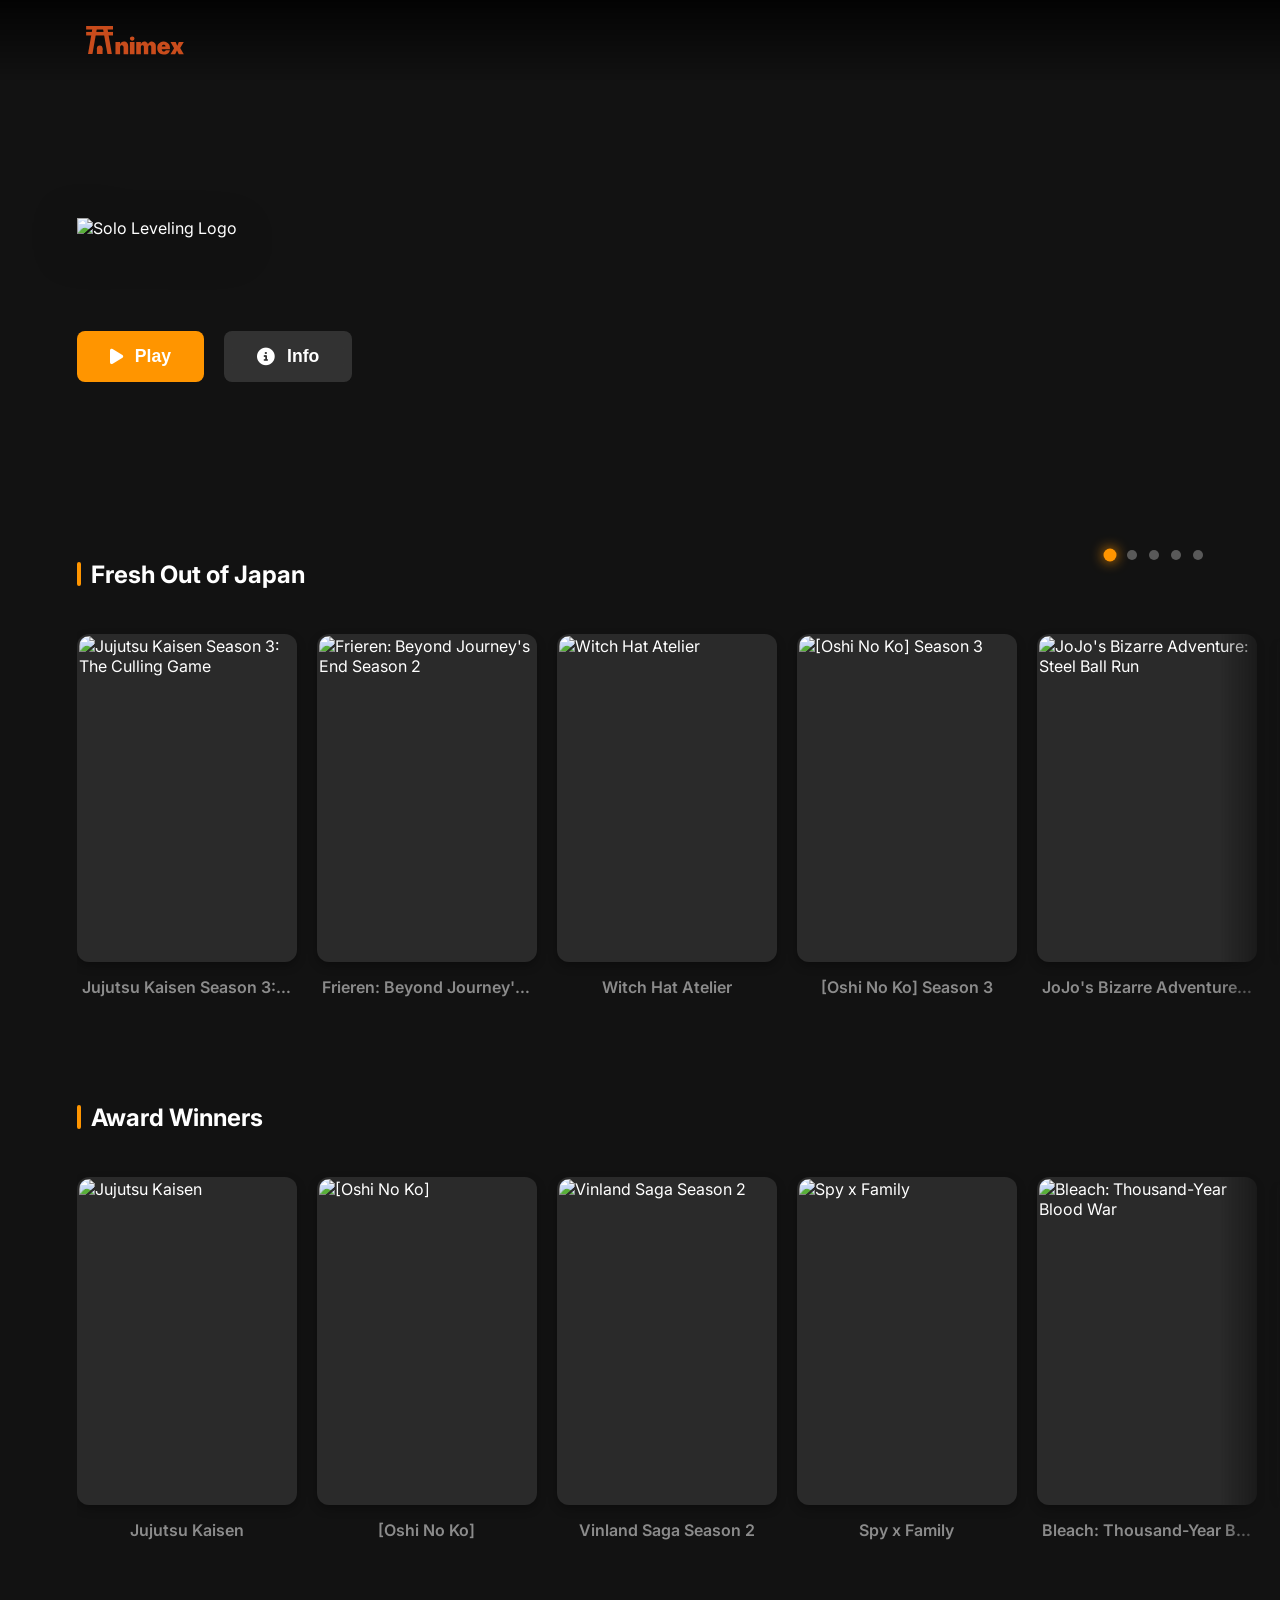
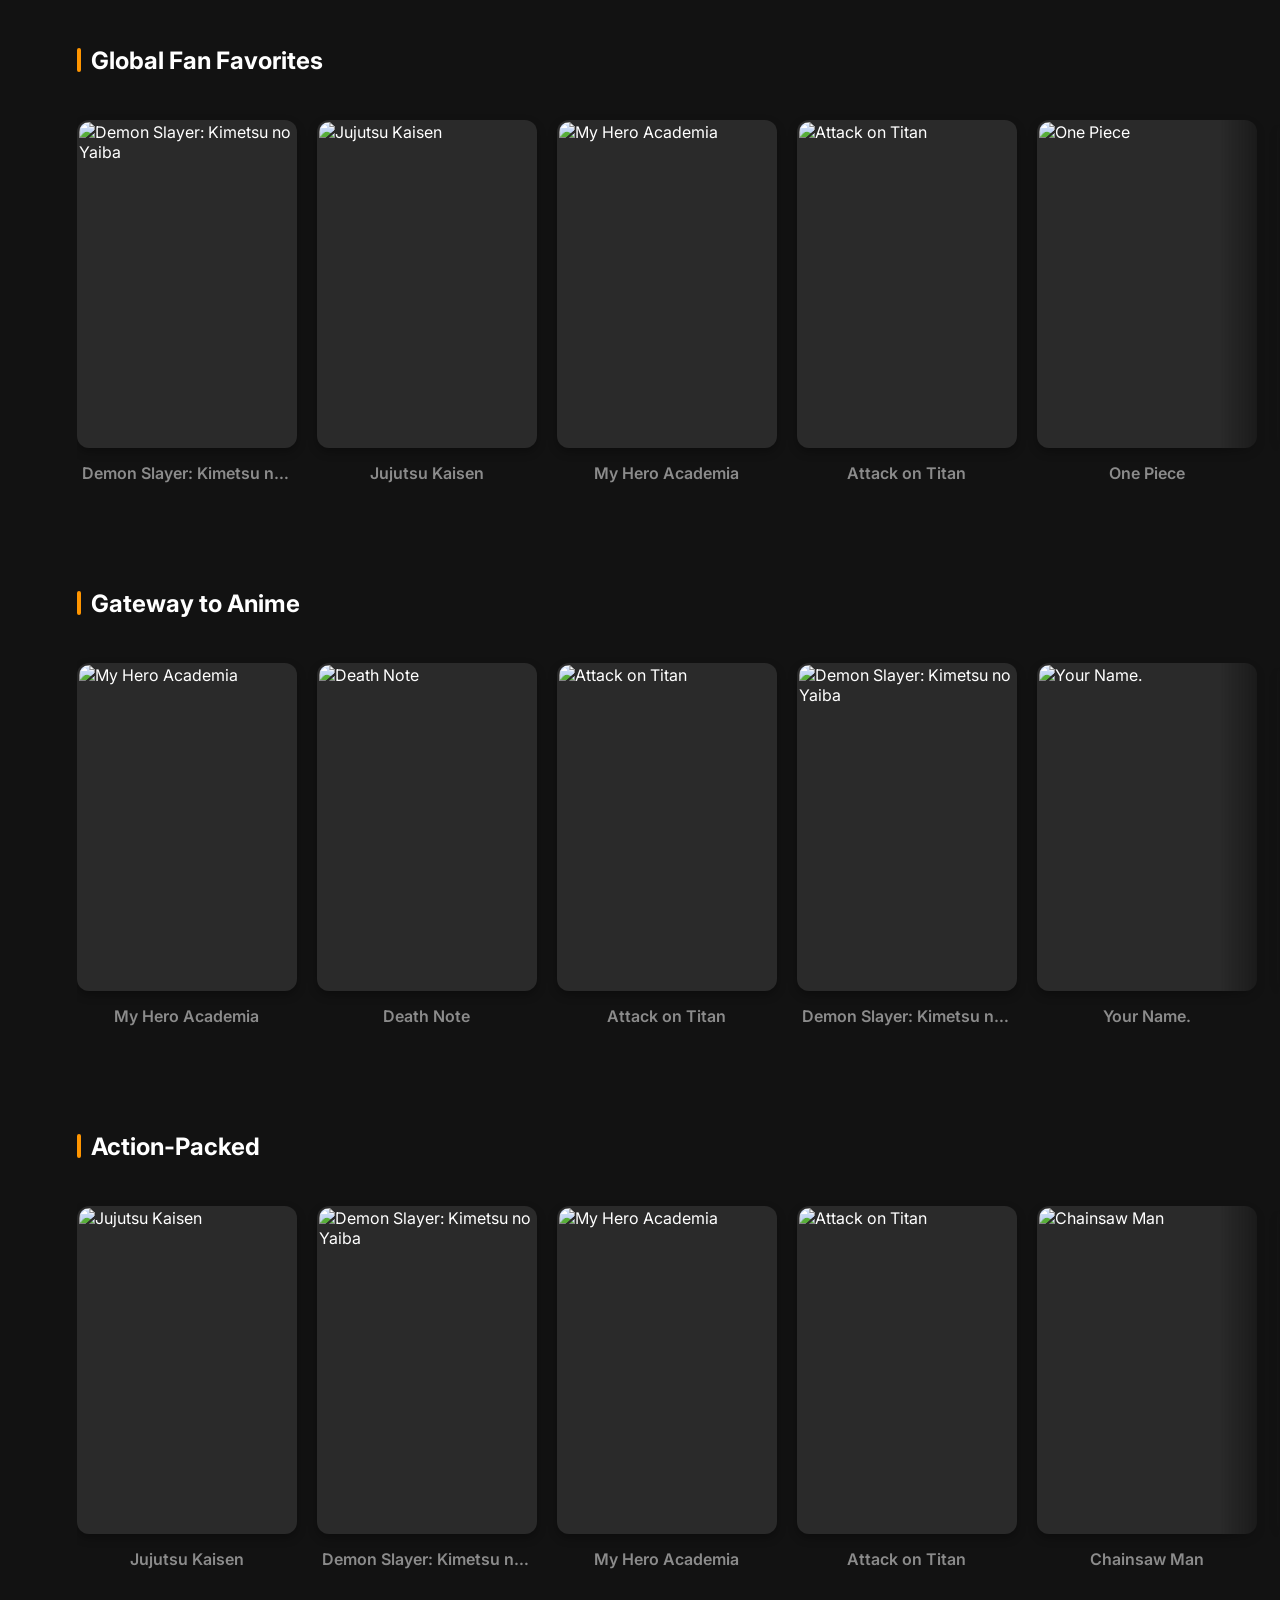
==== animex/anime.html @ cf155183 "init" ====
<!DOCTYPE html>
<html lang="en">
  <head>
    <meta charset="UTF-8" />
    <meta
      name="viewport"
      content="width=device-width, initial-scale=1.0, user-scalable=no"
    />
    <title>Anime - Media App</title>
    <link rel="preconnect" href="https://fonts.googleapis.com" />
    <link rel="preconnect" href="https://fonts.gstatic.com" crossorigin />
    <link
      href="https://fonts.googleapis.com/css2?family=Inter:wght@400;500;600;700&display=swap"
      rel="stylesheet"
    />
    <link
      rel="stylesheet"
      href="https://cdnjs.cloudflare.com/ajax/libs/font-awesome/6.5.1/css/all.min.css"
    />
    <style>
      :root {
        --accent-color: #ff9500; /* Distinct Orange */
        --background-color: #121212;
        --background-color-secondary: #1e1e1e;
        --text-primary: #ffffff;
        --text-secondary: #aaaaaa;
        --border-color: rgba(255, 255, 255, 0.15);
        --shadow-medium: 0 10px 30px rgba(0, 0, 0, 0.5);
        --shadow-heavy: 0 20px 50px rgba(0, 0, 0, 0.7);
        --transition-smooth: cubic-bezier(0.25, 0.46, 0.45, 0.94);
      }

      body {
        font-family: "Inter", -apple-system, BlinkMacSystemFont, "Segoe UI",
          Roboto, sans-serif;
        background-color: var(--background-color);
        margin: 0;
        color: var(--text-primary);
        overflow-x: hidden;
        -webkit-font-smoothing: antialiased;
      }

      body.overlay-active {
        overflow: hidden;
      }

      /* --- Liquid Glass Navbar --- */
      .navbar {
        position: fixed;
        top: 0;
        left: 0;
        width: 100%;
        z-index: 1000;
        padding: 20px 6%;
        background: linear-gradient(
          to bottom,
          rgba(0, 0, 0, 0.8) 0%,
          transparent 100%
        );
        backdrop-filter: blur(0px);
        -webkit-backdrop-filter: blur(0px);
        transition: background 0.4s ease-out, backdrop-filter 0.4s ease-out,
          padding 0.4s ease;
        box-sizing: border-box;
        display: flex;
        align-items: center;
        justify-content: flex-start;
      }

      .navbar.scrolled {
        background: rgba(18, 18, 18, 0.85);
        backdrop-filter: blur(16px);
        -webkit-backdrop-filter: blur(16px);
        border-bottom: 1px solid rgba(255, 255, 255, 0.05);
        padding: 15px 6%;
      }

      .navbar svg {
        display: block;
        margin: 0;
        height: 40px;
        width: auto;
        opacity: 0.9;
        transition: opacity 0.4s ease-out;
      }

      .navbar.scrolled svg {
        opacity: 1;
      }

      /* --- Hero Section Cinematic Carousel --- */
      #hero-section {
        position: relative;
        height: 65vh;
        min-height: 600px;
        display: flex;
        flex-direction: column;
        justify-content: center;
        padding: 0 6%;
        box-sizing: border-box;
        overflow: hidden;
      }

      .hero-background {
        position: absolute;
        top: 0;
        left: 0;
        width: 100%;
        height: 100%;
        background-size: cover;
        background-position: center top;
        transition: opacity 1.2s ease-in-out, transform 10s linear;
        transform: scale(1);
      }

      #hero-section:hover .hero-background {
        transform: scale(1.02);
      }

      .hero-background::after {
        content: "";
        position: absolute;
        inset: 0;
        background: radial-gradient(
            circle at 70% 20%,
            transparent 0%,
            var(--background-color) 120%
          ),
          linear-gradient(
            to right,
            var(--background-color) 0%,
            rgba(18, 18, 18, 0.4) 50%,
            transparent 100%
          ),
          linear-gradient(to top, var(--background-color) 0%, transparent 40%);
      }

      #hero-bg-1 {
        opacity: 1;
      }
      #hero-bg-2 {
        opacity: 0;
      }

      .hero-content {
        position: relative;
        z-index: 10;
        text-align: left;
        display: flex;
        flex-direction: column;
        align-items: flex-start;
        gap: 20px;
        max-width: 50%;
        opacity: 0;
        transform: translateY(30px);
        transition: opacity 0.8s cubic-bezier(0.2, 0.8, 0.2, 1),
          transform 0.8s cubic-bezier(0.2, 0.8, 0.2, 1);
      }

      .hero-content.visible {
        opacity: 1;
        transform: translateY(0);
      }

      .hero-logo {
        max-width: 400px;
        max-height: 200px;
        width: 100%;
        object-fit: contain;
        object-position: left bottom;
        margin-bottom: 10px;
        filter: drop-shadow(0 10px 20px rgba(0, 0, 0, 0.5));
      }

      .hero-subtitle {
        font-size: 1.1rem;
        font-weight: 700;
        color: #e0e0e0;
        text-shadow: 0 2px 4px rgba(0, 0, 0, 0.8);
        max-width: 600px;
        line-height: 1.4;
        margin-bottom: 0;
        display: -webkit-box;
        -webkit-line-clamp: 3;
        -webkit-box-orient: vertical;
        overflow: hidden;
      }

      .hero-buttons {
        margin-top: 25px;
        display: flex;
        gap: 20px;
        align-items: center;
      }

      .hero-btn {
        display: inline-flex;
        align-items: center;
        justify-content: center;
        gap: 12px;
        padding: 14px 32px;
        border-radius: 8px;
        font-weight: 700;
        text-decoration: none;
        font-size: 1.1rem;
        cursor: pointer;
        transition: all 0.3s var(--transition-smooth);
        border: 1px solid transparent;
      }

      .hero-btn.play-btn {
        background-color: #ff9500;
        color: #fff;
      }

      .hero-btn.play-btn:hover {
        transform: scale(1.05);
        background-color: var(--accent-color);
        color: #fff;
        box-shadow: 0 0 30px rgba(255, 149, 0, 0.4);
      }

      .hero-btn.info-btn {
        background-color: rgba(100, 100, 100, 0.4);
        color: #ffffff;
        backdrop-filter: blur(10px);
      }

      .hero-btn.info-btn:hover {
        background-color: rgba(255, 255, 255, 0.2);
        border-color: rgba(255, 255, 255, 0.5);
        transform: scale(1.05);
      }

      .hero-dots {
        position: absolute;
        right: 6%;
        bottom: 40px;
        left: auto;
        transform: none;
        z-index: 10;
        display: flex;
        gap: 12px;
      }

      .hero-dot {
        width: 10px;
        height: 10px;
        border-radius: 50%;
        background-color: rgba(255, 255, 255, 0.3);
        cursor: pointer;
        transition: all 0.4s ease;
      }

      .hero-dot.active {
        background-color: var(--accent-color);
        transform: scale(1.3);
        box-shadow: 0 0 10px var(--accent-color);
      }

      .hero-dot:hover {
        background-color: rgba(255, 255, 255, 0.8);
      }

      /* --- MEDIA QUERIES (RESPONSIVENESS) --- */
      @media (max-width: 768px) {
        .navbar {
          justify-content: center;
          padding: 15px 6%;
          display: none;
        }

        #hero-section {
          height: 55vh;
          min-height: 400px;
        }

        .hero-content {
          align-items: center;
          text-align: center;
          max-width: 100%;
        }

        .hero-logo {
          object-position: center bottom;
          max-width: 80%;
          margin-bottom: 20px;
        }

        .hero-buttons {
          margin-top: -10px;
        }

        .hero-background::after {
          background: radial-gradient(
            circle at 50% 35%,
            transparent 0%,
            rgba(18, 18, 18, 0.2) 40%,
            var(--background-color) 120%
          ),
            linear-gradient(
              to right,
              var(--background-color) 0%,
              rgba(18, 18, 18, 0.4) 50%,
              transparent 100%
            ),
            linear-gradient(to top, var(--background-color) 0%, transparent 40%);
        }

        .hero-subtitle {
          display: none;
        }

        /* --- UPDATED MOBILE CARD SIZES --- */
        .horizontal-scroll-container {
          gap: 12px !important; /* Tighter gap so more fit on screen */
          margin-bottom: -40px;
        }

        .poster-container {
          max-width: 150px; /* Reduced Width (Fits ~3-4 cards per row) */
        }

        .poster-title {
          font-size: 0.8rem; /* Smaller Font */
          margin-top: 8px;
        }
        
        .episode-indicator {
          font-size: 0.65rem; /* Smaller badge */
          padding: 2px 6px;
          top: 6px;
          right: 6px;
        }

        .poster-image-wrapper {
          max-width: 150px;
        }
        
        .poster-info-btn {
          width: 28px;
          height: 28px;
          font-size: 0.8rem;
          top: 6px;
          left: 6px;
        }
        /* -------------------------------- */

        .hero-buttons {
          justify-content: center;
        }

        .hero-dots {
          left: 50%;
          right: auto;
          transform: translateX(-50%) translateY(-450%);
          bottom: 20px;
        }
      }

      .loader {
        border: 4px solid rgba(255, 255, 255, 0.1);
        border-top: 4px solid var(--accent-color);
        border-radius: 50%;
        width: 60px;
        height: 60px;
        animation: spin 0.8s linear infinite;
        margin: 100px auto;
      }

      @keyframes spin {
        0% {
          transform: rotate(0deg);
        }
        100% {
          transform: rotate(360deg);
        }
      }

      /* --- Content Sections --- */
      .content-section {
        margin-bottom: 50px;
        padding: 0 0 0 6%;
        position: relative;
        z-index: 5;
      }

      .content-section:first-of-type {
        margin-top: -60px;
      }

      .section-title {
        font-size: 1.5rem;
        font-weight: 700;
        color: var(--text-primary);
        margin-bottom: 25px;
        display: flex;
        align-items: center;
        gap: 10px;
      }

      .section-title::before {
        content: "";
        display: block;
        width: 4px;
        height: 24px;
        background-color: var(--accent-color);
        border-radius: 2px;
      }

      .horizontal-scroll-container {
        display: flex;
        overflow-x: auto;
        overflow-y: visible;
        padding: 20px 0 40px 0;
        gap: 20px; /* Desktop Gap */
        scroll-behavior: smooth;
        mask-image: linear-gradient(to right, black 95%, transparent 100%);
        -webkit-mask-image: linear-gradient(
          to right,
          black 95%,
          transparent 100%
        );
      }

      .horizontal-scroll-container::-webkit-scrollbar {
        display: none;
      }
      .horizontal-scroll-container {
        -ms-overflow-style: none;
        scrollbar-width: none;
      }

      /* --- Poster Cards --- */
      .poster-container {
        flex-shrink: 0;
        width: 220px; /* Desktop Width */
        position: relative;
        transition: z-index 0.3s, transform 0.3s;
      }

      .poster-image-wrapper {
        position: relative;
        border-radius: 12px;
        overflow: hidden;
        aspect-ratio: 2/3;
        box-shadow: 0 4px 10px rgba(0, 0, 0, 0.3);
        transition: transform 0.4s var(--transition-smooth),
          box-shadow 0.4s var(--transition-smooth), border-color 0.3s;
        border: 2px solid transparent;
        background-color: #2a2a2a;
      }

      .poster-image-wrapper img {
        width: 100%;
        height: 100%;
        object-fit: cover;
        transition: filter 0.3s;
      }

      .poster-container:hover {
        z-index: 100;
      }

      .poster-container:hover .poster-image-wrapper {
        transform: scale(1) translateY(-5px);
        box-shadow: 0 15px 40px rgba(0, 0, 0, 0.6);
        border-color: rgba(255, 255, 255, 0.2);
      }

      .poster-title {
        margin-top: 15px;
        font-size: 1rem;
        font-weight: 600;
        color: var(--text-secondary);
        white-space: nowrap;
        overflow: hidden;
        text-overflow: ellipsis;
        text-align: center;
        opacity: 0.8;
        transition: color 0.3s, opacity 0.3s;
        padding: 0 5px;
      }

      .poster-container:hover .poster-title {
        color: var(--text-primary);
        opacity: 1;
      }

      .progress-bar {
        position: absolute;
        bottom: 0;
        left: 0;
        width: 100%;
        height: 4px;
        background-color: rgba(255, 255, 255, 0.2);
        z-index: 2;
      }

      .progress-bar-inner {
        height: 100%;
        background-color: var(--accent-color);
        box-shadow: 0 0 10px var(--accent-color);
      }

      .episode-indicator {
        position: absolute;
        top: 10px;
        right: 10px;
        left: auto;
        background-color: rgba(0, 0, 0, 0.6);
        color: #fff;
        padding: 4px 10px;
        border-radius: 4px;
        font-size: 0.75rem;
        font-weight: 700;
        z-index: 2;
        backdrop-filter: blur(4px);
        border: 1px solid rgba(255, 255, 255, 0.1);
        letter-spacing: 0.5px;
      }

      .poster-info-btn {
        position: absolute;
        top: 10px;
        left: 10px;
        right: auto;
        z-index: 3;
        background-color: rgba(30, 30, 30, 0.8);
        color: #fff;
        width: 32px;
        height: 32px;
        border-radius: 50%;
        display: flex;
        align-items: center;
        justify-content: center;
        opacity: 0;
        transform: translateY(-10px);
        transition: all 0.3s ease;
        border: 1px solid rgba(255, 255, 255, 0.2);
        cursor: pointer;
      }

      .poster-container:hover .poster-info-btn {
        opacity: 1;
        transform: translateY(0);
      }

      .poster-info-btn:hover {
        background-color: #fff;
        color: #000;
      }

      /* --- Context Menu --- */
      .context-menu-overlay {
        position: fixed;
        inset: 0;
        z-index: 2000;
        background-color: rgba(0, 0, 0, 0.6);
        backdrop-filter: blur(8px);
        -webkit-backdrop-filter: blur(8px);
        display: flex;
        justify-content: center;
        align-items: center;
        opacity: 0;
        visibility: hidden;
        transition: opacity 0.3s ease, visibility 0.3s;
      }

      .context-menu-overlay.visible {
        opacity: 1;
        visibility: visible;
      }

      .context-menu {
        width: 380px;
        max-width: 90%;
        background-color: #1e1e1e;
        border-radius: 16px;
        box-shadow: var(--shadow-heavy);
        border: 1px solid rgba(255, 255, 255, 0.1);
        transform: scale(0.95) translateY(20px);
        transition: transform 0.3s cubic-bezier(0.175, 0.885, 0.32, 1.275);
        overflow: hidden;
        padding: 0;
      }

      .context-menu-overlay.visible .context-menu {
        transform: scale(1) translateY(0);
      }

      .context-menu-group {
        display: flex;
        flex-direction: column;
        padding: 8px;
        background: transparent;
        border-radius: 0;
        margin: 0;
      }

      .context-menu-item {
        display: flex;
        align-items: center;
        gap: 16px;
        width: 100%;
        padding: 14px 20px;
        font-size: 1rem;
        color: var(--text-primary);
        background-color: transparent;
        border: none;
        text-align: left;
        cursor: pointer;
        border-radius: 8px;
        transition: background-color 0.2s;
        box-sizing: border-box;
      }

      .context-menu-item:hover {
        background-color: rgba(255, 255, 255, 0.1);
      }

      .context-menu-item i {
        width: 24px;
        text-align: center;
        color: var(--text-secondary);
        font-size: 1.1rem;
      }

      .context-menu-item:not(:last-child) {
        border-bottom: none;
      }

      .context-menu-item.context-menu-cancel {
        margin-top: 8px;
        border-top: 1px solid rgba(255, 255, 255, 0.05);
        justify-content: center;
        color: var(--accent-color);
        font-weight: 600;
        border-radius: 0 0 16px 16px;
      }
      .context-menu-item.context-menu-cancel:hover {
        background-color: rgba(255, 149, 0, 0.1);
      }

      .error-message {
        color: #ff6b6b;
        font-style: normal;
        text-align: center;
        margin-top: 20px;
      }
    </style>
  </head>
  <!-- Rest of body content remains identical -->
  <body>
    <nav class="navbar">
      <div style="height: 40px">
        <svg
          width="1304"
          height="416"
          viewBox="0 0 1304 416"
          fill="none"
          xmlns="http://www.w3.org/2000/svg"
        >
          <g clip-path="url(#clip0_65_2)">
            <mask
              id="mask0_65_2"
              style="mask-type: alpha"
              maskUnits="userSpaceOnUse"
              x="95"
              y="62"
              width="282"
              height="295"
            >
              <rect x="95" y="62" width="282" height="37" fill="#DE541E" />
              <rect x="95" y="124" width="282" height="37" fill="#DE541E" />
              <path
                d="M363 357H316.904L270 88H316.904L363 357Z"
                fill="#DE541E"
              />
              <path
                d="M114 357H160.096L207 88H160.096L114 357Z"
                fill="#DE541E"
              />
              <rect
                x="207"
                y="297.857"
                width="59"
                height="59.1429"
                fill="#DE541E"
              />
              <ellipse
                cx="236.5"
                cy="297.31"
                rx="29.5"
                ry="32.3095"
                fill="#DE541E"
              />
            </mask>
            <g mask="url(#mask0_65_2)">
              <rect x="75" y="42" width="328" height="341" fill="#DE541E" />
            </g>
            <path
              d="M400.023 357V227.625H448.07V251.648H449.008C452.211 242.898 457.094 236.258 463.656 231.727C470.219 227.117 478.383 224.812 488.148 224.812C502.367 224.812 513.305 229.109 520.961 237.703C528.695 246.297 532.562 258.367 532.562 273.914V357H484.516V284.461C484.516 277.977 482.992 272.859 479.945 269.109C476.898 265.359 472.367 263.484 466.352 263.484C462.602 263.484 459.359 264.383 456.625 266.18C453.891 267.977 451.781 270.438 450.297 273.562C448.812 276.688 448.07 280.281 448.07 284.344V357H400.023ZM550.023 357V227.625H598.07V357H550.023ZM574.047 216.023C567.328 216.023 561.664 213.758 557.055 209.227C552.523 204.695 550.258 199.344 550.258 193.172C550.258 186.922 552.523 181.57 557.055 177.117C561.664 172.586 567.328 170.32 574.047 170.32C580.766 170.32 586.391 172.586 590.922 177.117C595.531 181.57 597.836 186.922 597.836 193.172C597.836 199.344 595.531 204.695 590.922 209.227C586.391 213.758 580.766 216.023 574.047 216.023ZM616.117 357V227.625H664.164V252.117H665.102C667.445 243.758 671.898 237.117 678.461 232.195C685.102 227.273 692.914 224.812 701.898 224.812C708.148 224.812 713.695 225.945 718.539 228.211C723.461 230.398 727.484 233.602 730.609 237.82C733.812 242.039 735.922 247.195 736.938 253.289H737.875C739.359 247.586 741.977 242.625 745.727 238.406C749.477 234.109 754.086 230.789 759.555 228.445C765.023 226.023 771.039 224.812 777.602 224.812C786.039 224.812 793.422 226.688 799.75 230.438C806.156 234.188 811.156 239.422 814.75 246.141C818.344 252.781 820.141 260.516 820.141 269.344V357H772.094V281.883C772.094 277.742 771.508 274.344 770.336 271.688C769.164 268.953 767.406 266.922 765.062 265.594C762.797 264.188 759.906 263.484 756.391 263.484C753.188 263.484 750.414 264.227 748.07 265.711C745.727 267.195 743.93 269.305 742.68 272.039C741.508 274.695 740.922 277.938 740.922 281.766V357H695.336V282C695.336 277.859 694.75 274.422 693.578 271.688C692.406 268.953 690.648 266.922 688.305 265.594C686.039 264.188 683.188 263.484 679.75 263.484C676.547 263.484 673.773 264.227 671.43 265.711C669.086 267.195 667.289 269.305 666.039 272.039C664.789 274.773 664.164 278.016 664.164 281.766V357H616.117ZM902.055 359.812C888.07 359.812 876.039 357.117 865.961 351.727C855.883 346.336 848.109 338.602 842.641 328.523C837.25 318.367 834.555 306.297 834.555 292.312V292.195C834.555 278.133 837.25 266.102 842.641 256.102C848.031 246.023 855.648 238.289 865.492 232.898C875.414 227.508 887.094 224.812 900.531 224.812C913.969 224.812 925.609 227.469 935.453 232.781C945.375 238.094 953.031 245.594 958.422 255.281C963.891 264.969 966.625 276.375 966.625 289.5V303.094H857.992V275.906H944.359L922.211 301.453V282.938C922.211 277.703 921.352 273.211 919.633 269.461C917.992 265.711 915.648 262.859 912.602 260.906C909.555 258.875 905.961 257.859 901.82 257.859C897.68 257.859 894.086 258.875 891.039 260.906C887.992 262.859 885.609 265.711 883.891 269.461C882.25 273.211 881.43 277.703 881.43 282.938V301.688C881.43 306.922 882.289 311.414 884.008 315.164C885.727 318.914 888.188 321.805 891.391 323.836C894.594 325.789 898.461 326.766 902.992 326.766C907.211 326.766 910.727 326.102 913.539 324.773C916.352 323.367 918.539 321.766 920.102 319.969C921.742 318.172 922.758 316.648 923.148 315.398L923.266 315.047H966.039L965.688 316.57C964.75 320.789 962.992 325.398 960.414 330.398C957.836 335.32 954.125 340.047 949.281 344.578C944.438 349.031 938.148 352.703 930.414 355.594C922.758 358.406 913.305 359.812 902.055 359.812ZM972.367 357L1009.63 292.781L972.25 227.625H1026.62L1042.45 266.883H1043.38L1059.09 227.625H1110.77L1073.38 291.844L1110.77 357H1058.97L1040.45 316.336H1039.52L1021.7 357H972.367Z"
              fill="#DE541E"
            />
          </g>
          <defs>
            <clipPath id="clip0_65_2">
              <rect width="1304" height="416" fill="white" />
            </clipPath>
          </defs>
        </svg>
      </div>
    </nav>
    <div class="app-container">
      <header id="hero-section">
        <div class="loader"></div>
      </header>

      <main class="main-content" id="main-content-area"></main>
    </div>

    <script>
      let localWatchHistory = {};
      function loadLocalWatchHistory() {
        try {
          const history = localStorage.getItem("animex_watch_history");
          localWatchHistory = history ? JSON.parse(history) : {};
        } catch (e) {
          localWatchHistory = {};
        }
      }

      function refreshAnimeContinueWatching() {
        loadLocalWatchHistory();
        const currentHistoryJson = JSON.stringify(localWatchHistory);
        if (currentHistoryJson !== lastContinueHistoryJson) {
          initializeContinueWatching(localWatchHistory);
        } else {
          refreshContinueWatchingSection();
        }
      }

      window.addEventListener("storage", (event) => {
        if (event.key === "animex_watch_history") {
          refreshAnimeContinueWatching();
        }
      });

      window.addEventListener("message", (event) => {
        if (
          event.data &&
          event.data.action === "animex_watch_history_updated"
        ) {
          refreshAnimeContinueWatching();
        }
      });

      window.addEventListener("focus", () => {
        refreshAnimeContinueWatching();
      });

      document.addEventListener("visibilitychange", () => {
        if (document.visibilityState === "visible") {
          refreshAnimeContinueWatching();
        }
      });

      const CONTENT_JSON_URL = "content.json";
      const JIKAN_API_BASE_URL = window.JIKAN_API_BASE_URL || "https://api.jikan.moe/v4";
      const HERO_IMAGE_PROXY_CACHE_KEY = "animex_hero_image_proxy_cache";
      const heroImageProxyCache = new Map();

      function loadHeroProxyCache() {
        try {
          const raw = localStorage.getItem(HERO_IMAGE_PROXY_CACHE_KEY);
          if (raw) {
            const parsed = JSON.parse(raw);
            Object.entries(parsed).forEach(([originalUrl, proxyUrl]) => {
              heroImageProxyCache.set(originalUrl, proxyUrl);
            });
          }
        } catch (e) {
          console.warn("Failed to load hero image proxy cache:", e);
        }
      }

      function saveHeroProxyCache() {
        try {
          localStorage.setItem(
            HERO_IMAGE_PROXY_CACHE_KEY,
            JSON.stringify(Object.fromEntries(heroImageProxyCache))
          );
        } catch (e) {
          // Ignore storage failures
        }
      }

      function getProxyImageUrl(originalUrl) {
        if (!originalUrl) return "";
        if (heroImageProxyCache.has(originalUrl)) {
          return heroImageProxyCache.get(originalUrl);
        }
        const proxyUrl = "/proxy-image?url=" + encodeURIComponent(originalUrl);
        heroImageProxyCache.set(originalUrl, proxyUrl);
        saveHeroProxyCache();
        return proxyUrl;
      }

      async function preloadHeroImages(spotlightData) {
        if (!Array.isArray(spotlightData)) return;

        const urls = new Set();
        spotlightData.forEach((item) => {
          if (item.image) urls.add(getProxyImageUrl(item.image));
          if (item.image_tall) urls.add(getProxyImageUrl(item.image_tall));
          if (item.logo) urls.add(getProxyImageUrl(item.logo));
        });

        await Promise.allSettled(
          Array.from(urls).map(
            (url) =>
              new Promise((resolve) => {
                const img = new Image();
                img.src = url;
                img.onload = () => resolve(true);
                img.onerror = () => resolve(false);
              })
          )
        );
      }

      loadHeroProxyCache();

        // --- ELEMENT SELECTORS ---
        const mainContentArea = document.getElementById("main-content-area");

        // --- OVERLAY LOGIC ---
        function openSeriesOverlay(
          malId,
          episodeToOpen = null,
          skipApiWait = false
        ) {
          if (!malId) return;

          let url = `series-info.html?id=${malId}`;
          if (episodeToOpen && !isNaN(episodeToOpen)) {
            url += `&watch-ep=${episodeToOpen}`;
            if (skipApiWait) {
              url += `&skip-api=true`;
            }
          }

          if (window.parent && typeof window.parent.openPopup === "function") {
            window.parent.openPopup(url);
          } else {
            window.location.href = url;
          }
        }

        // --- LONG PRESS & CONTEXT MENU LOGIC ---
        let longPressTimer;
        let currentContextMenuTarget = null;

        const contextMenuOverlay = document.createElement("div");
        contextMenuOverlay.id = "context-menu-overlay";
        contextMenuOverlay.className = "context-menu-overlay";
        contextMenuOverlay.innerHTML = `
          <div id="context-menu" class="context-menu">
            <div class="context-menu-group">
              <button class="context-menu-item" data-action="info">
                <i class="fas fa-info-circle"></i>
                <span>Series Info</span>
              </button>
              <button class="context-menu-item" data-action="mark-watched">
                <i class="fas fa-check-circle"></i>
                <span>Mark as Watched</span>
              </button>
            </div>
            <div class="context-menu-group">
              <button class="context-menu-item context-menu-cancel" data-action="cancel">
                <span>Cancel</span>
              </button>
            </div>
          </div>
        `;
        document.body.appendChild(contextMenuOverlay);
        const contextMenu = document.getElementById("context-menu");

        function showContextMenu(element) {
          currentContextMenuTarget = element;
          contextMenuOverlay.classList.add("visible");
          document.body.classList.add("overlay-active");
        }

        function hideContextMenu() {
          contextMenuOverlay.classList.remove("visible");
          document.body.classList.remove("overlay-active");
          currentContextMenuTarget = null;
        }

        function setupLongPress(element) {
          let touchstartX = 0;
          let touchstartY = 0;

          const onTouchStart = (e) => {
            touchstartX = e.touches[0].clientX;
            touchstartY = e.touches[0].clientY;

            longPressTimer = setTimeout(() => {
              if (navigator.vibrate) {
                navigator.vibrate(50);
              }
              showContextMenu(element);
            }, 500);
          };

          const onTouchMove = (e) => {
            const touchX = e.touches[0].clientX;
            const touchY = e.touches[0].clientY;
            if (
              Math.abs(touchX - touchstartX) > 10 ||
              Math.abs(touchY - touchstartY) > 10
            ) {
              clearTimeout(longPressTimer);
            }
          };

          const onTouchEnd = () => {
            clearTimeout(longPressTimer);
          };

          element.addEventListener("touchstart", onTouchStart, {
            passive: true,
          });
          element.addEventListener("touchmove", onTouchMove, { passive: true });
          element.addEventListener("touchend", onTouchEnd);
          element.addEventListener("touchcancel", onTouchEnd);

          element.addEventListener("contextmenu", (e) => {
            e.preventDefault();
            showContextMenu(element);
          });
        }

        contextMenuOverlay.addEventListener("click", (e) => {
          if (e.target === contextMenuOverlay) {
            hideContextMenu();
          }
        });

        contextMenu.addEventListener("click", (e) => {
          const button = e.target.closest(".context-menu-item");
          if (!button || !currentContextMenuTarget) return;

          const action = button.dataset.action;
          const malId = currentContextMenuTarget.dataset.malId;

          hideContextMenu();

          if (action === "info") {
            if (malId) openSeriesOverlay(malId);
          } else if (action === "mark-watched") {
            window.parent.showToast(
              `'Mark as Watched' for series ID ${malId} is not yet implemented.`
            );
            console.log(`Marking series ${malId} as watched...`);
          }
        });

        // --- HERO CAROUSEL LOGIC ---
        let heroData = [];
        let heroCurrentIndex = 0;
        let isBg1Active = true;
        let bg1, bg2, heroContent, heroDotsContainer;
        let heroAutoSwitchTimer;
        let heroTouchStartX = 0;

        function initializeHero(spotlightData) {
          const container = document.getElementById("hero-section");
          if (!spotlightData || spotlightData.length === 0) {
            container.innerHTML = `<p class="error-message" style="text-align: center; padding: 50px 0;">Could not load featured content.</p>`;
            return;
          }

          heroData = spotlightData;
          preloadHeroImages(heroData).catch(() => {});

          container.innerHTML = `
            <div id="hero-bg-1" class="hero-background"></div>
            <div id="hero-bg-2" class="hero-background"></div>
            <div class="hero-content"></div>
            <div class="hero-dots"></div>
          `;

          bg1 = document.getElementById("hero-bg-1");
          bg2 = document.getElementById("hero-bg-2");
          heroContent = container.querySelector(".hero-content");
          heroDotsContainer = container.querySelector(".hero-dots");

          heroData.forEach((_, index) => {
            const dot = document.createElement("span");
            dot.classList.add("hero-dot");
            dot.dataset.index = index;
            dot.addEventListener("click", () => navigateToSlide(index));
            heroDotsContainer.appendChild(dot);
          });

          container.addEventListener(
            "touchstart",
            (e) => (heroTouchStartX = e.touches[0].clientX),
            { passive: true }
          );
          container.addEventListener("touchend", (e) => {
            const swipeDist = e.changedTouches[0].clientX - heroTouchStartX;
            if (swipeDist > 50) navigateHero(-1);
            else if (swipeDist < -50) navigateHero(1);
          });

          updateHero(true);
          startHeroTimer();
        }

        function startHeroTimer() {
          clearInterval(heroAutoSwitchTimer);
          heroAutoSwitchTimer = setInterval(() => navigateHero(1, false), 5000);
        }

        function navigateToSlide(index) {
          heroCurrentIndex = index;
          updateHero();
          startHeroTimer();
        }

        function navigateHero(direction, isManual = true) {
          heroCurrentIndex =
            (heroCurrentIndex + direction + heroData.length) % heroData.length;
          updateHero();
          if (isManual) startHeroTimer();
        }

        function updateHero(isInitial = false) {
          if (!heroData.length) return;
          const currentAnime = heroData[heroCurrentIndex];

          heroContent.classList.remove("visible");

          const isMobile = window.innerWidth <= 768;
          const imageUrl =
            isMobile && currentAnime.image_tall
              ? currentAnime.image_tall
              : currentAnime.image;
          const proxiedImageUrl = getProxyImageUrl(imageUrl);

          if (isBg1Active) {
            bg2.style.backgroundImage = `url(${proxiedImageUrl})`;
            bg1.style.opacity = "0";
            bg2.style.opacity = "1";
          } else {
            bg1.style.backgroundImage = `url(${proxiedImageUrl})`;
            bg2.style.opacity = "0";
            bg1.style.opacity = "1";
          }
          isBg1Active = !isBg1Active;

          const dots = heroDotsContainer.querySelectorAll(".hero-dot");
          dots.forEach((dot, index) => {
            dot.classList.toggle("active", index === heroCurrentIndex);
          });

          setTimeout(
            () => {
              heroContent.innerHTML = `
                ${currentAnime.logo ? `<img src="${getProxyImageUrl(currentAnime.logo)}" alt="${currentAnime.name} Logo" class="hero-logo">` : ""}
                <p class="hero-subtitle">${currentAnime.synopsis || ""}</p>
                <div class="hero-buttons">
                  <button class="hero-btn play-btn"><i class="fas fa-play"></i> Play</button>
                  <button class="hero-btn info-btn"><i class="fas fa-info-circle"></i> Info</button>
                </div>
              `;
              heroContent
                .querySelector(".play-btn")
                .addEventListener("click", () =>
                  openSeriesOverlay(currentAnime.id, 1)
                );
              heroContent
                .querySelector(".info-btn")
                .addEventListener("click", () =>
                  openSeriesOverlay(currentAnime.id)
                );
              heroContent.classList.add("visible");
            },
            isInitial ? 100 : 600
          );
        }

        // --- CONTINUE WATCHING LOGIC ---
        let continueWatchingList = [];
        let continueWatchingSectionId = "continue-watching-section";
        let lastContinueHistoryJson = "";

        async function initializeContinueWatching(watchHistory) {
          if (!watchHistory || Object.keys(watchHistory).length === 0) {
            const existingSection = document.getElementById(continueWatchingSectionId);
            if (existingSection) existingSection.remove();
            continueWatchingList = [];
            lastContinueHistoryJson = JSON.stringify(watchHistory || {});
            return;
          }

          const processedList = [];

          for (const showId in watchHistory) {
            const showData = watchHistory[showId];
            if (!showData) continue;

            let lastWatchedTimestamp = null;
            let lastWatchedEpisodeNumber = null;
            let lastWatchedEpisodeData = null;

            for (const episodeNumber in showData) {
              const episodeData = showData[episodeNumber];
              if (episodeData && episodeData.last_watched) {
                const currentTimestamp = new Date(episodeData.last_watched);
                if (
                  !lastWatchedTimestamp ||
                  currentTimestamp > lastWatchedTimestamp
                ) {
                  lastWatchedTimestamp = currentTimestamp;
                  lastWatchedEpisodeNumber = parseInt(episodeNumber, 10);
                  lastWatchedEpisodeData = episodeData;
                }
              }
            }

            if (lastWatchedTimestamp && lastWatchedEpisodeNumber) {
              processedList.push({
                show_id: showId,
                last_watched_date: lastWatchedTimestamp,
                last_watched_episode: lastWatchedEpisodeNumber,
                episode_data: lastWatchedEpisodeData,
              });
            }
          }

          processedList.sort(
            (a, b) => b.last_watched_date - a.last_watched_date
          );

          continueWatchingList = processedList;
          lastContinueHistoryJson = JSON.stringify(watchHistory);

          if (processedList.length > 0) {
            await renderContinueWatchingSection(processedList);
          }
        }

        function formatSeconds(seconds) {
          if (!seconds || seconds < 0) return "0:00";
          const mins = Math.floor(seconds / 60);
          const secs = Math.floor(seconds % 60)
            .toString()
            .padStart(2, "0");
          return `${mins}:${secs}`;
        }

        async function renderContinueWatchingSection(list) {
          const existingSection = document.getElementById(continueWatchingSectionId);
          if (existingSection) existingSection.remove();

          const section = document.createElement("section");
          section.id = continueWatchingSectionId;
          section.className = "content-section";
          section.innerHTML = `<h2 class="section-title">Continue Watching</h2><div class="horizontal-scroll-container"></div>`;
          mainContentArea.prepend(section);

          const container = section.querySelector(
            ".horizontal-scroll-container"
          );

          for (const item of list.slice(0, 15)) {
            const lastWatchedEp = item.last_watched_episode;
            const episodeData = item.episode_data;
            if (!lastWatchedEp || !episodeData) continue;

            try {
              await new Promise((resolve) => setTimeout(resolve, 350));
              const jikanBase = typeof JIKAN_API_BASE_URL !== "undefined" ? JIKAN_API_BASE_URL : "https://api.jikan.moe/v4";
              const response = await fetch(`${jikanBase}/anime/${item.show_id}`);
              if (!response.ok) continue;

              const animeData = (await response.json()).data;
              if (!animeData) continue;

              const title = animeData.title_english || animeData.title;

              const timestamp = episodeData.timestamp || 0;
              const episodeLength = episodeData.episode_length || 0;
              const progressPercent =
                episodeLength > 0 ? (timestamp / episodeLength) * 100 : 0;

              const isFinished = episodeData.state === "finished";
              const maxEpisodes = animeData.episodes || 0;
              let episodeToOpen = isFinished ? lastWatchedEp + 1 : lastWatchedEp;
              if (isFinished && maxEpisodes > 0 && episodeToOpen > maxEpisodes) {
                episodeToOpen = 1;
              }
              const indicatorText = isFinished
                ? lastWatchedEp >= maxEpisodes && maxEpisodes > 0
                  ? "END"
                  : `NEXT EP ${episodeToOpen}`
                : formatSeconds(timestamp);

              const posterContainer = document.createElement("div");
              posterContainer.className = "poster-container";
              posterContainer.dataset.malId = animeData.mal_id;
              posterContainer.innerHTML = `
                <div class="poster-image-wrapper">
                    <div class="episode-indicator">EP ${lastWatchedEp} • ${indicatorText}</div>
                    <button class="poster-info-btn" title="Series Info"><i class="fas fa-info-circle"></i></button>
                    <img src="${getProxyImageUrl(
                      animeData.images?.jpg?.large_image_url ||
                      animeData.images?.jpg?.image_url)
                    }" alt="${title}" loading="lazy">
                    <div class="progress-bar">
                        <div class="progress-bar-inner" style="width: ${progressPercent}%;"></div>
                    </div>
                </div>
                <p class="poster-title" title="${title}">${title}</p>
              `;
              posterContainer.addEventListener("click", () =>
                openSeriesOverlay(animeData.mal_id, episodeToOpen, true)
              );
              posterContainer
                .querySelector(".poster-info-btn")
                .addEventListener("click", (e) => {
                  e.stopPropagation();
                  openSeriesOverlay(animeData.mal_id);
                });

              setupLongPress(posterContainer);
              container.appendChild(posterContainer);
            } catch (err) {
              console.error(
                `Failed to fetch Jikan data for show ID ${item.show_id}:`,
                err
              );
            }
          }
        }

        // --- HORIZONTAL SECTION LOGIC ---
        function createHorizontalSections(sections) {
          if (!sections || sections.length === 0) return;

          sections.forEach((sectionData) => {
            const section = document.createElement("section");
            section.className = "content-section";
            section.innerHTML = `<h2 class="section-title">${sectionData.title}</h2>`;
            const scrollContainer = document.createElement("div");
            scrollContainer.className = "horizontal-scroll-container";
            section.appendChild(scrollContainer);

            if (!sectionData.items || sectionData.items.length === 0) {
              scrollContainer.innerHTML = `<p class="error-message">No results found.</p>`;
            } else {
              sectionData.items.forEach((anime) => {
                if (!anime?.id || !anime.image) return;

                const posterContainer = document.createElement("div");
                posterContainer.className = "poster-container";
                posterContainer.dataset.malId = anime.id;
                posterContainer.innerHTML = `
                  <div class="poster-image-wrapper">
                    <img src="${getProxyImageUrl(anime.image)}" alt="${anime.name}" loading="lazy">
                  </div>
                  <p class="poster-title" title="${anime.name}">${anime.name}</p>
                `;
                posterContainer.addEventListener("click", () =>
                  openSeriesOverlay(anime.id)
                );
                setupLongPress(posterContainer);
                scrollContainer.appendChild(posterContainer);
              });
            }
            mainContentArea.appendChild(section);
          });
        }

        // --- AUTO-REFRESH CONTINUE WATCHING ---
        async function refreshContinueWatchingSection() {
          if (!continueWatchingList || continueWatchingList.length === 0)
            return;

          const section = document.getElementById(continueWatchingSectionId);
          if (!section) return;

          const container = section.querySelector(
            ".horizontal-scroll-container"
          );
          if (!container) return;

          const posterContainers =
            container.querySelectorAll(".poster-container");

          for (
            let i = 0;
            i < posterContainers.length && i < continueWatchingList.length;
            i++
          ) {
            const item = continueWatchingList[i];
            const posterContainer = posterContainers[i];

            if (!posterContainer) continue;

            const currentEpisodeData =
              localWatchHistory[item.show_id]?.[item.last_watched_episode];
            if (!currentEpisodeData) continue;

            const timestamp = currentEpisodeData.timestamp || 0;
            const episodeLength = currentEpisodeData.episode_length || 0;
            const progressPercent =
              episodeLength > 0 ? (timestamp / episodeLength) * 100 : 0;

            const progressBarInner = posterContainer.querySelector(
              ".progress-bar-inner"
            );
            if (progressBarInner) {
              progressBarInner.style.width = progressPercent + "%";
            }

            const isFinished = currentEpisodeData.state === "finished";
            const indicatorText = isFinished ? "END" : formatSeconds(timestamp);

            const episodeIndicator =
              posterContainer.querySelector(".episode-indicator");
            if (episodeIndicator) {
              episodeIndicator.textContent = `EP ${item.last_watched_episode} • ${indicatorText}`;
            }
          }
        }

        // --- PAGE INITIALIZATION ---
        async function initializePage() {
          try {
            const contentResponse = await fetch(CONTENT_JSON_URL);
            if (!contentResponse.ok)
              throw new Error("Could not fetch content.json");
            const contentData = await contentResponse.json();

            initializeHero(contentData.spotlight);

            if (localWatchHistory && Object.keys(localWatchHistory).length > 0) {
              await initializeContinueWatching(localWatchHistory);
            }

            createHorizontalSections(contentData.sections);

            setInterval(async () => {
              loadLocalWatchHistory();
              const currentHistoryJson = JSON.stringify(localWatchHistory);
              if (currentHistoryJson !== lastContinueHistoryJson) {
                await initializeContinueWatching(localWatchHistory);
              } else {
                refreshContinueWatchingSection();
              }
            }, 1000);
          } catch (error) {
            console.error("Failed to initialize the page:", error);
            document.getElementById(
              "hero-section"
            ).innerHTML = `<p class="error-message" style="text-align: center; padding: 50px 0;">Error loading page content. Please try again later.</p>`;
            mainContentArea.innerHTML = "";
          }
        }

        initializePage();

        // --- NAVBAR SCROLL EFFECT ---
        const navbar = document.querySelector(".navbar");
        window.addEventListener("scroll", () => {
          if (window.scrollY > 50) {
            navbar.classList.add("scrolled");
          } else {
            navbar.classList.remove("scrolled");
          }
        });
    </script>
  </body>
</html>
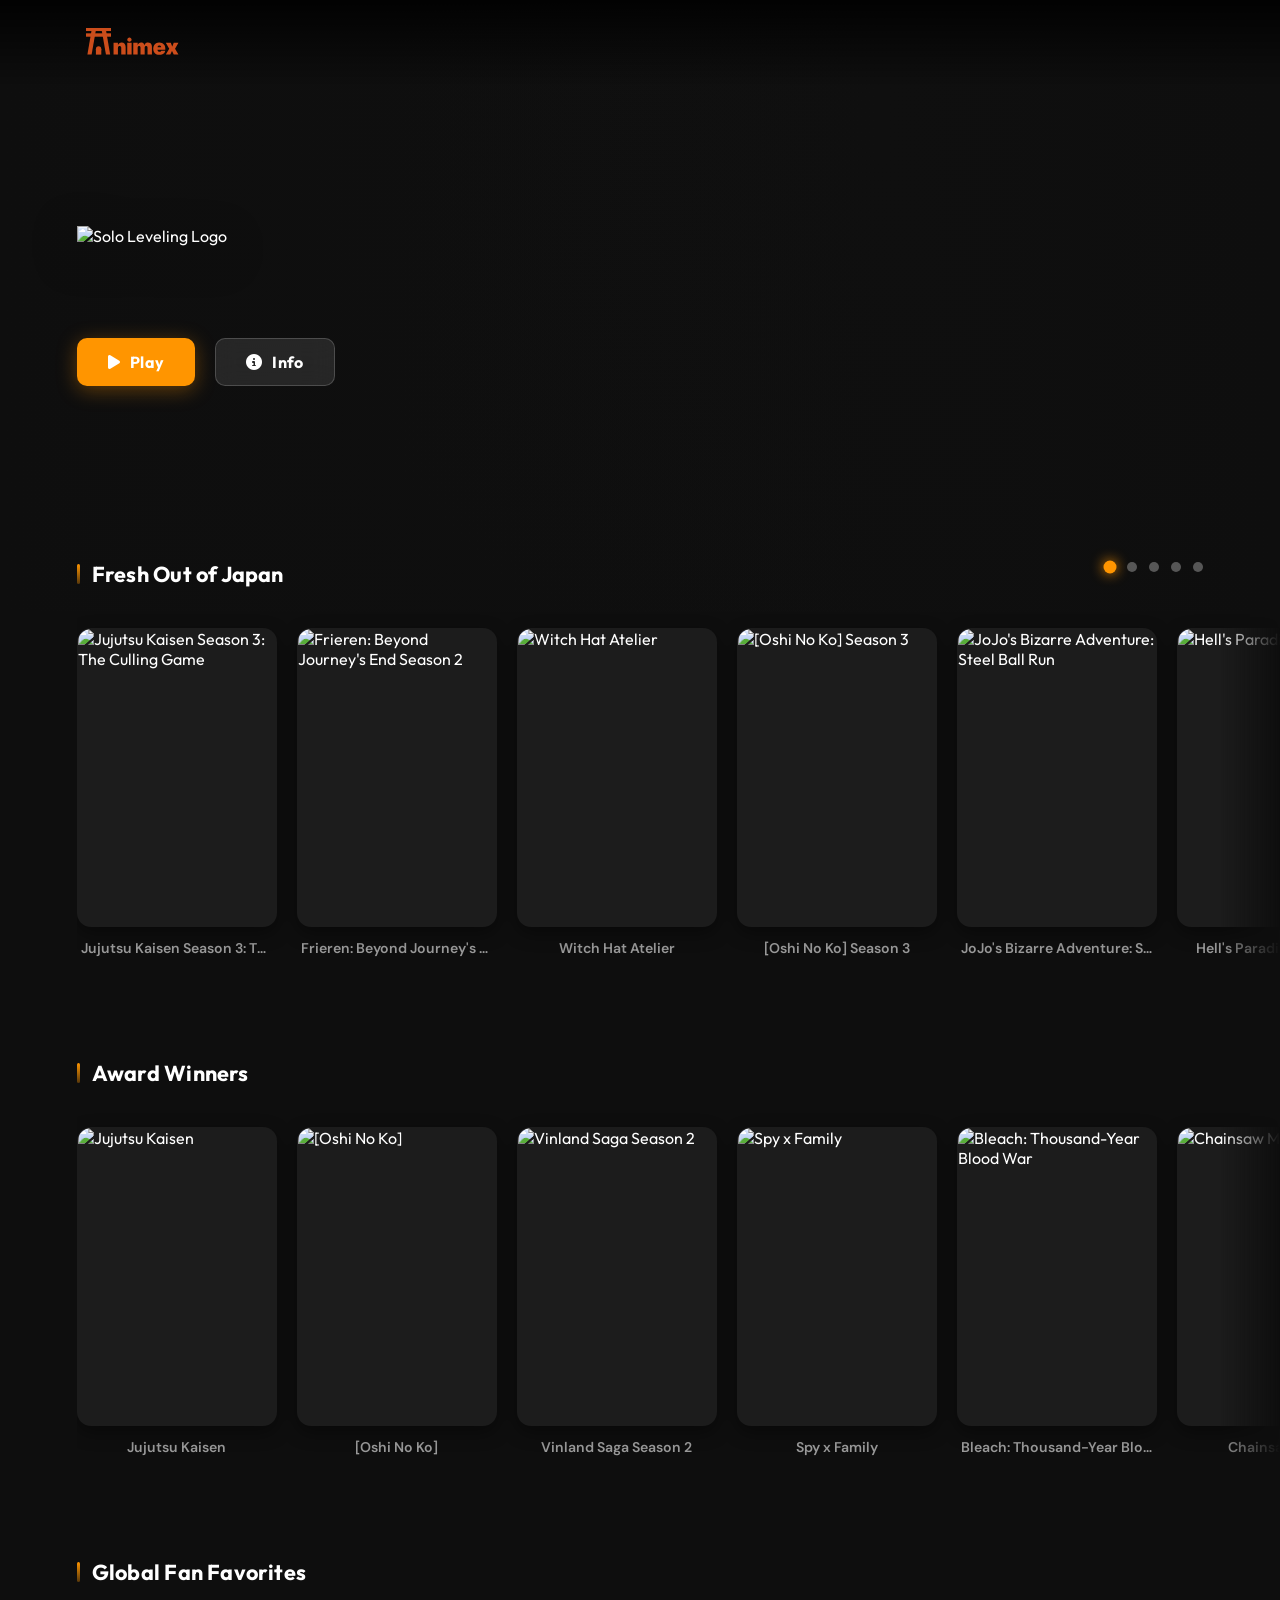
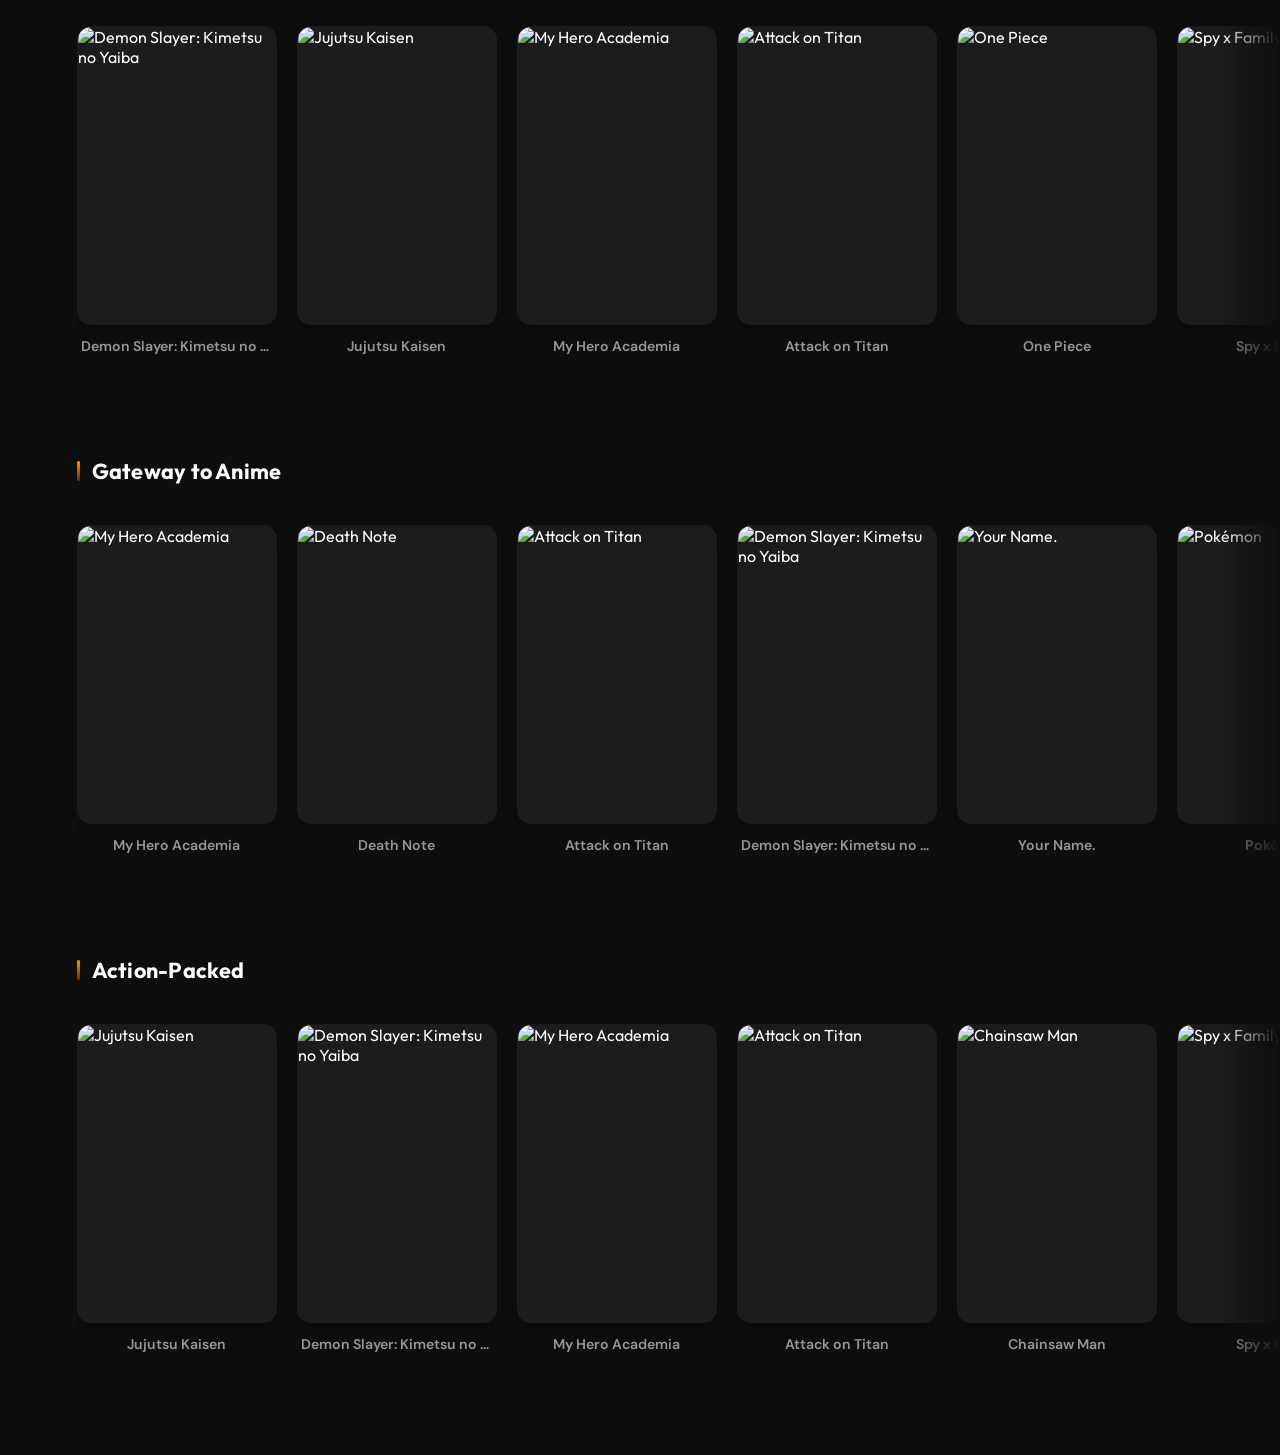
==== commit 812f7757: "js another wed" ====
--- a/animex/anime.html
+++ b/animex/anime.html
@@ -10,7 +10,7 @@
     <link rel="preconnect" href="https://fonts.googleapis.com" />
     <link rel="preconnect" href="https://fonts.gstatic.com" crossorigin />
     <link
-      href="https://fonts.googleapis.com/css2?family=Inter:wght@400;500;600;700&display=swap"
+      href="https://fonts.googleapis.com/css2?family=Outfit:wght@400;500;600;700;800&family=DM+Sans:wght@400;500;600&display=swap"
       rel="stylesheet"
     />
     <link
@@ -19,20 +19,22 @@
     />
     <style>
       :root {
-        --accent-color: #ff9500; /* Distinct Orange */
-        --background-color: #121212;
-        --background-color-secondary: #1e1e1e;
+        --accent-color: #ff9500;
+        --accent-glow: rgba(255, 149, 0, 0.35);
+        --background-color: #0e0e0e;
+        --background-color-secondary: #181818;
+        --surface: #1c1c1c;
         --text-primary: #ffffff;
-        --text-secondary: #aaaaaa;
-        --border-color: rgba(255, 255, 255, 0.15);
+        --text-secondary: #999999;
+        --border-color: rgba(255, 255, 255, 0.08);
         --shadow-medium: 0 10px 30px rgba(0, 0, 0, 0.5);
         --shadow-heavy: 0 20px 50px rgba(0, 0, 0, 0.7);
         --transition-smooth: cubic-bezier(0.25, 0.46, 0.45, 0.94);
+        --radius-card: 14px;
       }
 
       body {
-        font-family: "Inter", -apple-system, BlinkMacSystemFont, "Segoe UI",
-          Roboto, sans-serif;
+        font-family: "Outfit", -apple-system, BlinkMacSystemFont, sans-serif;
         background-color: var(--background-color);
         margin: 0;
         color: var(--text-primary);
@@ -44,17 +46,17 @@
         overflow: hidden;
       }
 
-      /* --- Liquid Glass Navbar --- */
+      /* --- Navbar --- */
       .navbar {
         position: fixed;
         top: 0;
         left: 0;
         width: 100%;
         z-index: 1000;
-        padding: 20px 6%;
+        padding: 22px 6%;
         background: linear-gradient(
           to bottom,
-          rgba(0, 0, 0, 0.8) 0%,
+          rgba(0, 0, 0, 0.85) 0%,
           transparent 100%
         );
         backdrop-filter: blur(0px);
@@ -68,19 +70,20 @@
       }
 
       .navbar.scrolled {
-        background: rgba(18, 18, 18, 0.85);
-        backdrop-filter: blur(16px);
-        -webkit-backdrop-filter: blur(16px);
-        border-bottom: 1px solid rgba(255, 255, 255, 0.05);
-        padding: 15px 6%;
+        background: rgba(14, 14, 14, 0.92);
+        backdrop-filter: blur(20px);
+        -webkit-backdrop-filter: blur(20px);
+        border-bottom: 1px solid rgba(255, 149, 0, 0.08);
+        padding: 14px 6%;
+        box-shadow: 0 1px 0 rgba(255,255,255,0.04);
       }
 
       .navbar svg {
         display: block;
         margin: 0;
-        height: 40px;
+        height: 38px;
         width: auto;
-        opacity: 0.9;
+        opacity: 0.92;
         transition: opacity 0.4s ease-out;
       }
 
@@ -91,8 +94,8 @@
       /* --- Hero Section Cinematic Carousel --- */
       #hero-section {
         position: relative;
-        height: 65vh;
-        min-height: 600px;
+        height: 68vh;
+        min-height: 580px;
         display: flex;
         flex-direction: column;
         justify-content: center;
@@ -197,39 +200,41 @@
         display: inline-flex;
         align-items: center;
         justify-content: center;
-        gap: 12px;
-        padding: 14px 32px;
-        border-radius: 8px;
+        gap: 10px;
+        padding: 13px 30px;
+        border-radius: 10px;
+        font-family: "Outfit", sans-serif;
         font-weight: 700;
         text-decoration: none;
-        font-size: 1.1rem;
+        font-size: 1rem;
         cursor: pointer;
         transition: all 0.3s var(--transition-smooth);
         border: 1px solid transparent;
+        letter-spacing: 0.02em;
       }
 
       .hero-btn.play-btn {
-        background-color: #ff9500;
-        color: #fff;
-      }
-
-      .hero-btn.play-btn:hover {
-        transform: scale(1.05);
         background-color: var(--accent-color);
         color: #fff;
-        box-shadow: 0 0 30px rgba(255, 149, 0, 0.4);
+        box-shadow: 0 4px 20px var(--accent-glow);
+      }
+
+      .hero-btn.play-btn:hover {
+        transform: scale(1.05) translateY(-1px);
+        box-shadow: 0 8px 32px rgba(255, 149, 0, 0.55);
       }
 
       .hero-btn.info-btn {
-        background-color: rgba(100, 100, 100, 0.4);
+        background-color: rgba(255, 255, 255, 0.1);
         color: #ffffff;
-        backdrop-filter: blur(10px);
+        backdrop-filter: blur(12px);
+        border-color: rgba(255, 255, 255, 0.18);
       }
 
       .hero-btn.info-btn:hover {
-        background-color: rgba(255, 255, 255, 0.2);
-        border-color: rgba(255, 255, 255, 0.5);
-        transform: scale(1.05);
+        background-color: rgba(255, 255, 255, 0.18);
+        border-color: rgba(255, 255, 255, 0.4);
+        transform: scale(1.05) translateY(-1px);
       }
 
       .hero-dots {
@@ -266,13 +271,13 @@
       @media (max-width: 768px) {
         .navbar {
           justify-content: center;
-          padding: 15px 6%;
+          padding: 14px 6%;
           display: none;
         }
 
         #hero-section {
-          height: 55vh;
-          min-height: 400px;
+          height: 58vh;
+          min-height: 380px;
         }
 
         .hero-content {
@@ -283,25 +288,25 @@
 
         .hero-logo {
           object-position: center bottom;
-          max-width: 80%;
-          margin-bottom: 20px;
+          max-width: 78%;
+          margin-bottom: 16px;
         }
 
         .hero-buttons {
-          margin-top: -10px;
+          margin-top: -6px;
         }
 
         .hero-background::after {
           background: radial-gradient(
             circle at 50% 35%,
             transparent 0%,
-            rgba(18, 18, 18, 0.2) 40%,
+            rgba(14, 14, 14, 0.2) 40%,
             var(--background-color) 120%
           ),
             linear-gradient(
               to right,
               var(--background-color) 0%,
-              rgba(18, 18, 18, 0.4) 50%,
+              rgba(14, 14, 14, 0.4) 50%,
               transparent 100%
             ),
             linear-gradient(to top, var(--background-color) 0%, transparent 40%);
@@ -311,40 +316,38 @@
           display: none;
         }
 
-        /* --- UPDATED MOBILE CARD SIZES --- */
         .horizontal-scroll-container {
-          gap: 12px !important; /* Tighter gap so more fit on screen */
+          gap: 10px !important;
           margin-bottom: -40px;
         }
 
         .poster-container {
-          max-width: 150px; /* Reduced Width (Fits ~3-4 cards per row) */
+          max-width: 140px;
         }
 
         .poster-title {
-          font-size: 0.8rem; /* Smaller Font */
-          margin-top: 8px;
-        }
-        
+          font-size: 0.78rem;
+          margin-top: 7px;
+        }
+
         .episode-indicator {
-          font-size: 0.65rem; /* Smaller badge */
-          padding: 2px 6px;
-          top: 6px;
-          right: 6px;
+          font-size: 0.62rem;
+          padding: 2px 5px;
+          top: 5px;
+          right: 5px;
         }
 
         .poster-image-wrapper {
-          max-width: 150px;
-        }
-        
+          max-width: 140px;
+        }
+
         .poster-info-btn {
-          width: 28px;
-          height: 28px;
-          font-size: 0.8rem;
-          top: 6px;
-          left: 6px;
-        }
-        /* -------------------------------- */
+          width: 26px;
+          height: 26px;
+          font-size: 0.75rem;
+          top: 5px;
+          left: 5px;
+        }
 
         .hero-buttons {
           justify-content: center;
@@ -355,6 +358,31 @@
           right: auto;
           transform: translateX(-50%) translateY(-450%);
           bottom: 20px;
+        }
+
+        .section-title {
+          font-size: 1.1rem;
+        }
+
+        .content-section {
+          margin-bottom: 36px;
+        }
+      }
+
+      /* 1440p desktop tweaks */
+      @media (min-width: 1400px) {
+        .poster-container {
+          width: 210px;
+        }
+        #hero-section {
+          height: 62vh;
+          min-height: 640px;
+        }
+        .hero-content {
+          max-width: 44%;
+        }
+        .hero-logo {
+          max-width: 420px;
         }
       }
 
@@ -379,33 +407,36 @@
 
       /* --- Content Sections --- */
       .content-section {
-        margin-bottom: 50px;
+        margin-bottom: 48px;
         padding: 0 0 0 6%;
         position: relative;
         z-index: 5;
       }
 
       .content-section:first-of-type {
-        margin-top: -60px;
+        margin-top: -70px;
       }
 
       .section-title {
-        font-size: 1.5rem;
+        font-size: 1.35rem;
         font-weight: 700;
+        letter-spacing: 0.01em;
         color: var(--text-primary);
-        margin-bottom: 25px;
+        margin-bottom: 20px;
         display: flex;
         align-items: center;
-        gap: 10px;
+        gap: 12px;
+        font-family: "Outfit", sans-serif;
       }
 
       .section-title::before {
         content: "";
         display: block;
-        width: 4px;
-        height: 24px;
-        background-color: var(--accent-color);
-        border-radius: 2px;
+        width: 3px;
+        height: 20px;
+        background: linear-gradient(to bottom, var(--accent-color), rgba(255,149,0,0.3));
+        border-radius: 3px;
+        flex-shrink: 0;
       }
 
       .horizontal-scroll-container {
@@ -434,28 +465,28 @@
       /* --- Poster Cards --- */
       .poster-container {
         flex-shrink: 0;
-        width: 220px; /* Desktop Width */
+        width: 200px;
         position: relative;
         transition: z-index 0.3s, transform 0.3s;
       }
 
       .poster-image-wrapper {
         position: relative;
-        border-radius: 12px;
+        border-radius: var(--radius-card);
         overflow: hidden;
         aspect-ratio: 2/3;
-        box-shadow: 0 4px 10px rgba(0, 0, 0, 0.3);
+        box-shadow: 0 6px 18px rgba(0, 0, 0, 0.4);
         transition: transform 0.4s var(--transition-smooth),
           box-shadow 0.4s var(--transition-smooth), border-color 0.3s;
-        border: 2px solid transparent;
-        background-color: #2a2a2a;
+        border: 1.5px solid transparent;
+        background-color: var(--surface);
       }
 
       .poster-image-wrapper img {
         width: 100%;
         height: 100%;
         object-fit: cover;
-        transition: filter 0.3s;
+        transition: filter 0.3s, transform 0.4s var(--transition-smooth);
       }
 
       .poster-container:hover {
@@ -463,28 +494,31 @@
       }
 
       .poster-container:hover .poster-image-wrapper {
-        transform: scale(1) translateY(-5px);
-        box-shadow: 0 15px 40px rgba(0, 0, 0, 0.6);
-        border-color: rgba(255, 255, 255, 0.2);
+        transform: scale(1) translateY(-6px);
+        box-shadow: 0 18px 45px rgba(0, 0, 0, 0.65), 0 0 0 1px rgba(255,149,0,0.15);
+        border-color: rgba(255, 149, 0, 0.2);
+      }
+
+      .poster-container:hover .poster-image-wrapper img {
+        transform: scale(1.03);
       }
 
       .poster-title {
-        margin-top: 15px;
-        font-size: 1rem;
+        margin-top: 12px;
+        font-size: 0.88rem;
         font-weight: 600;
         color: var(--text-secondary);
         white-space: nowrap;
         overflow: hidden;
         text-overflow: ellipsis;
         text-align: center;
-        opacity: 0.8;
-        transition: color 0.3s, opacity 0.3s;
-        padding: 0 5px;
+        transition: color 0.3s;
+        padding: 0 4px;
+        font-family: "DM Sans", sans-serif;
       }
 
       .poster-container:hover .poster-title {
         color: var(--text-primary);
-        opacity: 1;
       }
 
       .progress-bar {
@@ -492,53 +526,56 @@
         bottom: 0;
         left: 0;
         width: 100%;
-        height: 4px;
-        background-color: rgba(255, 255, 255, 0.2);
+        height: 3px;
+        background-color: rgba(255, 255, 255, 0.15);
         z-index: 2;
       }
 
       .progress-bar-inner {
         height: 100%;
-        background-color: var(--accent-color);
-        box-shadow: 0 0 10px var(--accent-color);
+        background: linear-gradient(to right, var(--accent-color), #ffb340);
+        box-shadow: 0 0 8px var(--accent-glow);
+        border-radius: 0 2px 2px 0;
       }
 
       .episode-indicator {
         position: absolute;
-        top: 10px;
-        right: 10px;
+        top: 8px;
+        right: 8px;
         left: auto;
-        background-color: rgba(0, 0, 0, 0.6);
+        background-color: rgba(0, 0, 0, 0.72);
         color: #fff;
-        padding: 4px 10px;
-        border-radius: 4px;
-        font-size: 0.75rem;
+        padding: 3px 8px;
+        border-radius: 6px;
+        font-size: 0.7rem;
         font-weight: 700;
         z-index: 2;
-        backdrop-filter: blur(4px);
-        border: 1px solid rgba(255, 255, 255, 0.1);
-        letter-spacing: 0.5px;
+        backdrop-filter: blur(6px);
+        border: 1px solid rgba(255, 255, 255, 0.08);
+        letter-spacing: 0.4px;
+        font-family: "Outfit", sans-serif;
       }
 
       .poster-info-btn {
         position: absolute;
-        top: 10px;
-        left: 10px;
+        top: 8px;
+        left: 8px;
         right: auto;
         z-index: 3;
-        background-color: rgba(30, 30, 30, 0.8);
+        background-color: rgba(20, 20, 20, 0.82);
         color: #fff;
-        width: 32px;
-        height: 32px;
+        width: 30px;
+        height: 30px;
         border-radius: 50%;
         display: flex;
         align-items: center;
         justify-content: center;
         opacity: 0;
-        transform: translateY(-10px);
+        transform: translateY(-8px);
         transition: all 0.3s ease;
-        border: 1px solid rgba(255, 255, 255, 0.2);
+        border: 1px solid rgba(255, 255, 255, 0.15);
         cursor: pointer;
+        font-size: 0.8rem;
       }
 
       .poster-container:hover .poster-info-btn {
@@ -547,8 +584,9 @@
       }
 
       .poster-info-btn:hover {
-        background-color: #fff;
-        color: #000;
+        background-color: var(--accent-color);
+        border-color: var(--accent-color);
+        color: #fff;
       }
 
       /* --- Context Menu --- */
@@ -573,12 +611,12 @@
       }
 
       .context-menu {
-        width: 380px;
+        width: 340px;
         max-width: 90%;
-        background-color: #1e1e1e;
-        border-radius: 16px;
-        box-shadow: var(--shadow-heavy);
-        border: 1px solid rgba(255, 255, 255, 0.1);
+        background-color: #1c1c1c;
+        border-radius: 18px;
+        box-shadow: var(--shadow-heavy), 0 0 0 1px rgba(255,255,255,0.06);
+        border: 1px solid rgba(255, 255, 255, 0.08);
         transform: scale(0.95) translateY(20px);
         transition: transform 0.3s cubic-bezier(0.175, 0.885, 0.32, 1.275);
         overflow: hidden;
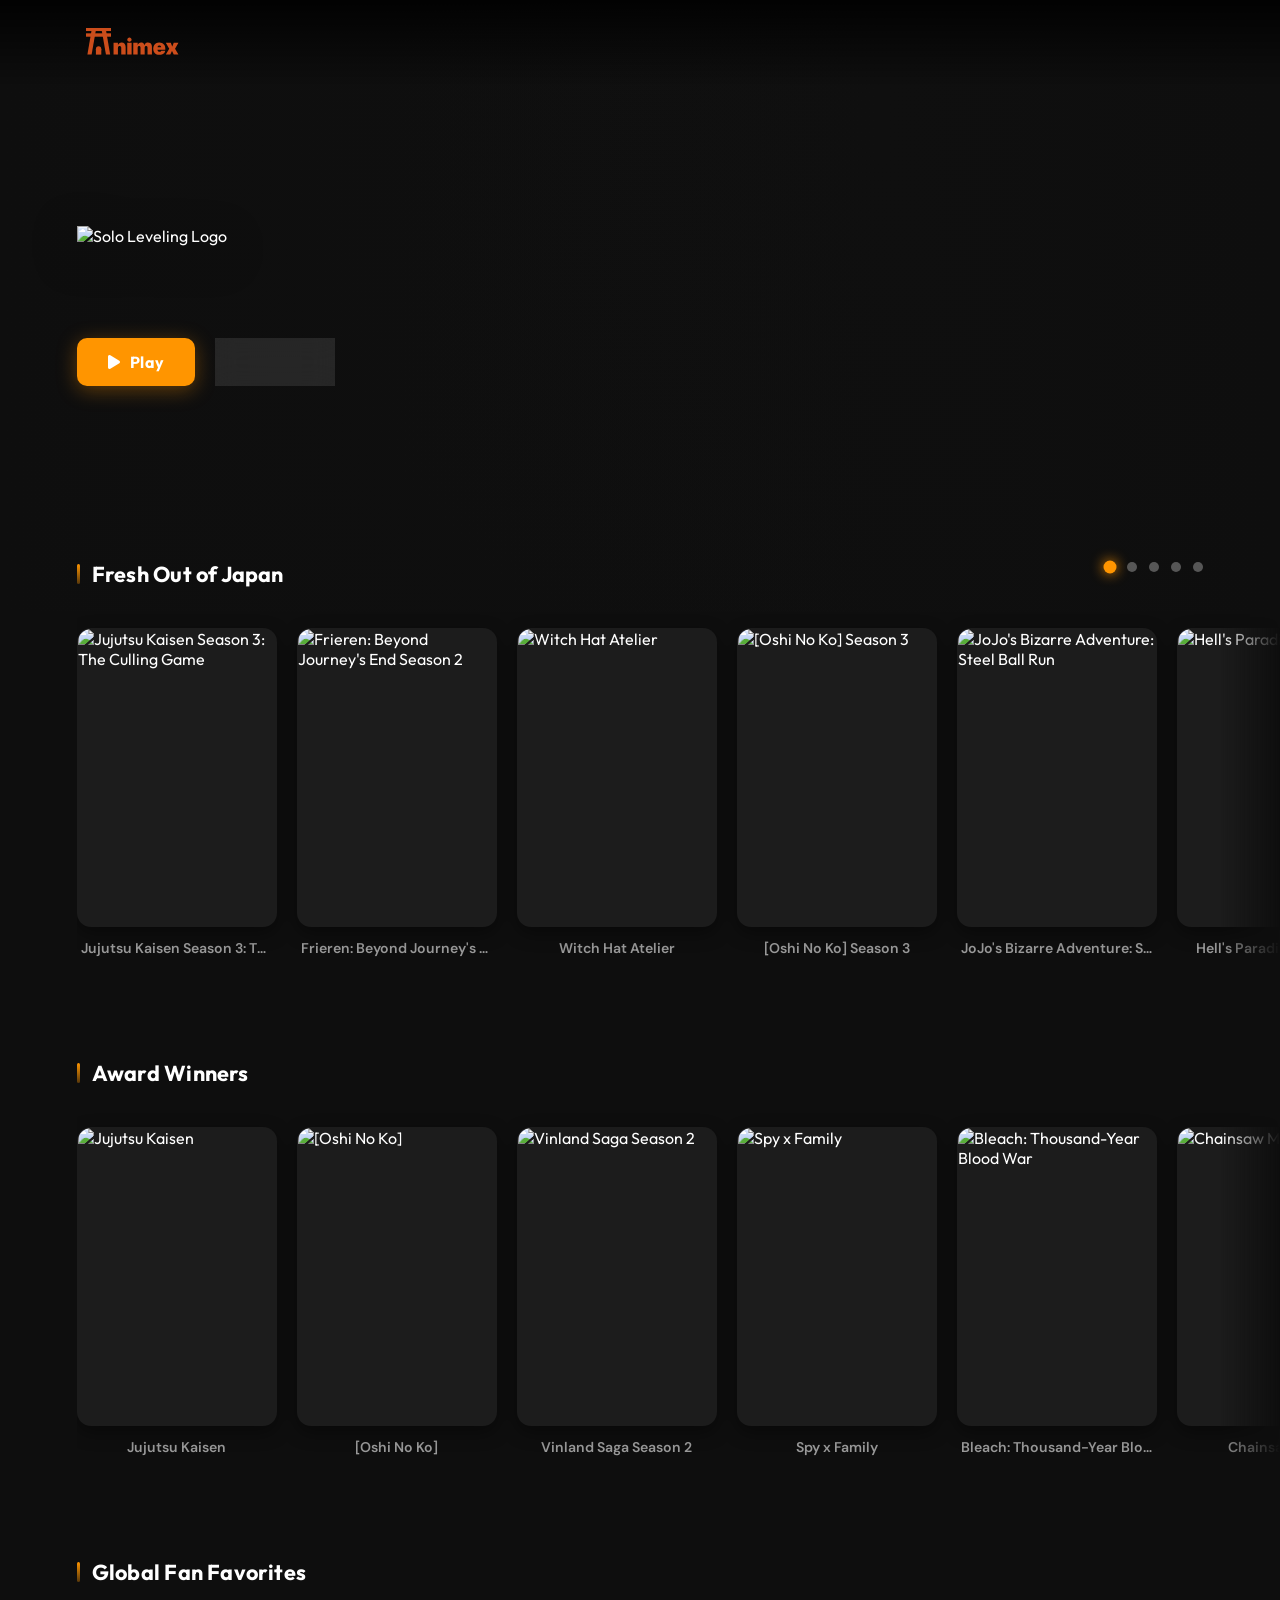
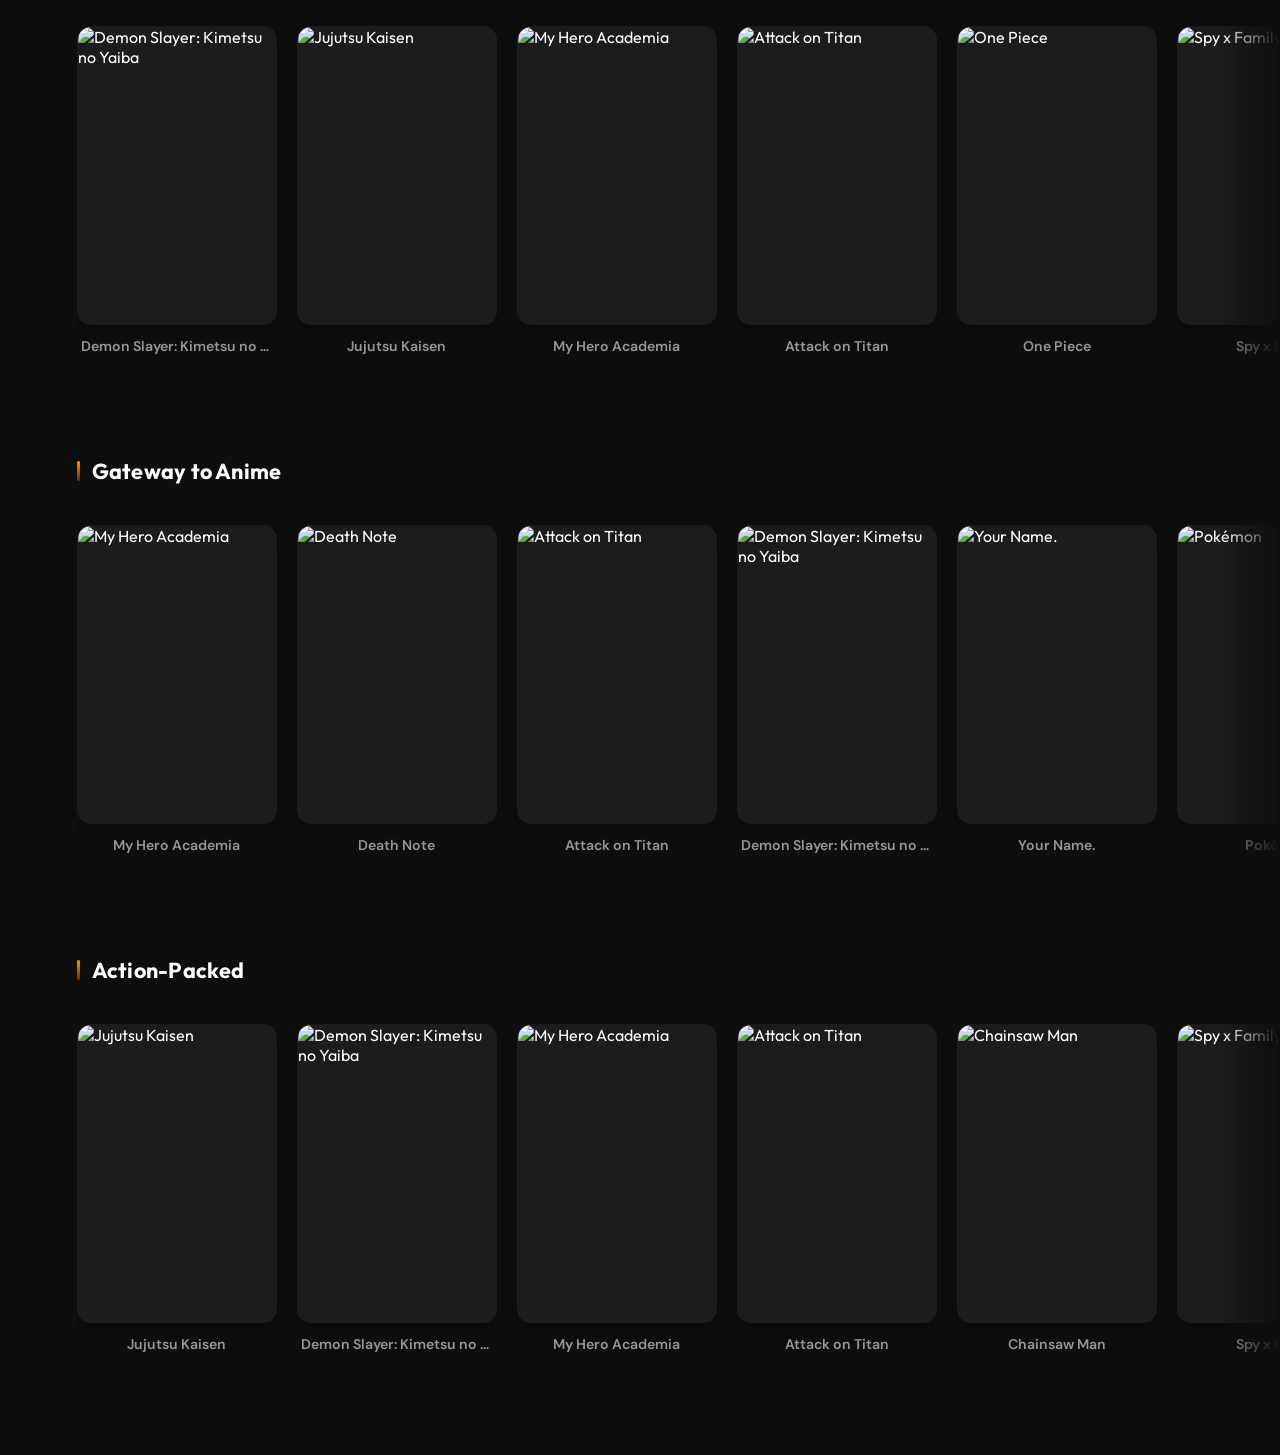
==== commit c9f35ae2: "a bunc of stuff" ====
--- a/animex/anime.html
+++ b/animex/anime.html
@@ -870,6 +870,75 @@
 
       loadHeroProxyCache();
 
+        // --- POSTER IMAGE BLOB CACHE (IndexedDB + in-memory) ---
+        const _posterBlobCache = new Map(); // url -> blobURL, lives for session
+        const _IMAGE_DB_NAME = 'animex-poster-cache';
+        const _IMAGE_DB_STORE = 'posters';
+        let _imageDb = null;
+
+        (function initImageDb() {
+          try {
+            const req = indexedDB.open(_IMAGE_DB_NAME, 1);
+            req.onupgradeneeded = (e) => {
+              e.target.result.createObjectStore(_IMAGE_DB_STORE, { keyPath: 'url' });
+            };
+            req.onsuccess = (e) => { _imageDb = e.target.result; };
+            req.onerror = () => {};
+          } catch (e) {}
+        })();
+
+        function _getImageBlob(url) {
+          return new Promise((resolve) => {
+            if (!_imageDb) return resolve(null);
+            try {
+              const tx = _imageDb.transaction(_IMAGE_DB_STORE, 'readonly');
+              const req = tx.objectStore(_IMAGE_DB_STORE).get(url);
+              req.onsuccess = () => resolve(req.result?.blob || null);
+              req.onerror = () => resolve(null);
+            } catch (e) { resolve(null); }
+          });
+        }
+
+        function _saveImageBlob(url, blob) {
+          if (!_imageDb) return;
+          try {
+            const tx = _imageDb.transaction(_IMAGE_DB_STORE, 'readwrite');
+            tx.objectStore(_IMAGE_DB_STORE).put({ url, blob });
+          } catch (e) {}
+        }
+
+        async function loadPosterImage(imgEl, proxyUrl) {
+          if (!proxyUrl || !imgEl) return;
+
+          // 1. In-memory hit — instant
+          if (_posterBlobCache.has(proxyUrl)) {
+            imgEl.src = _posterBlobCache.get(proxyUrl);
+            return;
+          }
+
+          // 2. IndexedDB hit — fast, no network
+          const cachedBlob = await _getImageBlob(proxyUrl);
+          if (cachedBlob) {
+            const blobUrl = URL.createObjectURL(cachedBlob);
+            _posterBlobCache.set(proxyUrl, blobUrl);
+            imgEl.src = blobUrl;
+            return;
+          }
+
+          // 3. Network fetch — display immediately, then cache the response
+          imgEl.src = proxyUrl;
+          try {
+            const res = await fetch(proxyUrl);
+            if (res.ok) {
+              const blob = await res.blob();
+              const blobUrl = URL.createObjectURL(blob);
+              _posterBlobCache.set(proxyUrl, blobUrl);
+              imgEl.src = blobUrl; // swap to blob URL
+              _saveImageBlob(proxyUrl, blob); // persist for next visit
+            }
+          } catch (e) { /* keep original src on failure */ }
+        }
+
         // --- ELEMENT SELECTORS ---
         const mainContentArea = document.getElementById("main-content-area");
 
@@ -1256,16 +1325,20 @@
                 <div class="poster-image-wrapper">
                     <div class="episode-indicator">EP ${lastWatchedEp} • ${indicatorText}</div>
                     <button class="poster-info-btn" title="Series Info"><i class="fas fa-info-circle"></i></button>
-                    <img src="${getProxyImageUrl(
-                      animeData.images?.jpg?.large_image_url ||
-                      animeData.images?.jpg?.image_url)
-                    }" alt="${title}" loading="lazy">
+                    <img alt="${title}" loading="lazy">
                     <div class="progress-bar">
                         <div class="progress-bar-inner" style="width: ${progressPercent}%;"></div>
                     </div>
                 </div>
                 <p class="poster-title" title="${title}">${title}</p>
               `;
+              loadPosterImage(
+                posterContainer.querySelector('img'),
+                getProxyImageUrl(
+                  animeData.images?.jpg?.large_image_url ||
+                  animeData.images?.jpg?.image_url
+                )
+              );
               posterContainer.addEventListener("click", () =>
                 openSeriesOverlay(animeData.mal_id, episodeToOpen, true)
               );
@@ -1310,10 +1383,11 @@
                 posterContainer.dataset.malId = anime.id;
                 posterContainer.innerHTML = `
                   <div class="poster-image-wrapper">
-                    <img src="${getProxyImageUrl(anime.image)}" alt="${anime.name}" loading="lazy">
+                    <img alt="${anime.name}" loading="lazy">
                   </div>
                   <p class="poster-title" title="${anime.name}">${anime.name}</p>
                 `;
+                loadPosterImage(posterContainer.querySelector('img'), getProxyImageUrl(anime.image));
                 posterContainer.addEventListener("click", () =>
                   openSeriesOverlay(anime.id)
                 );
